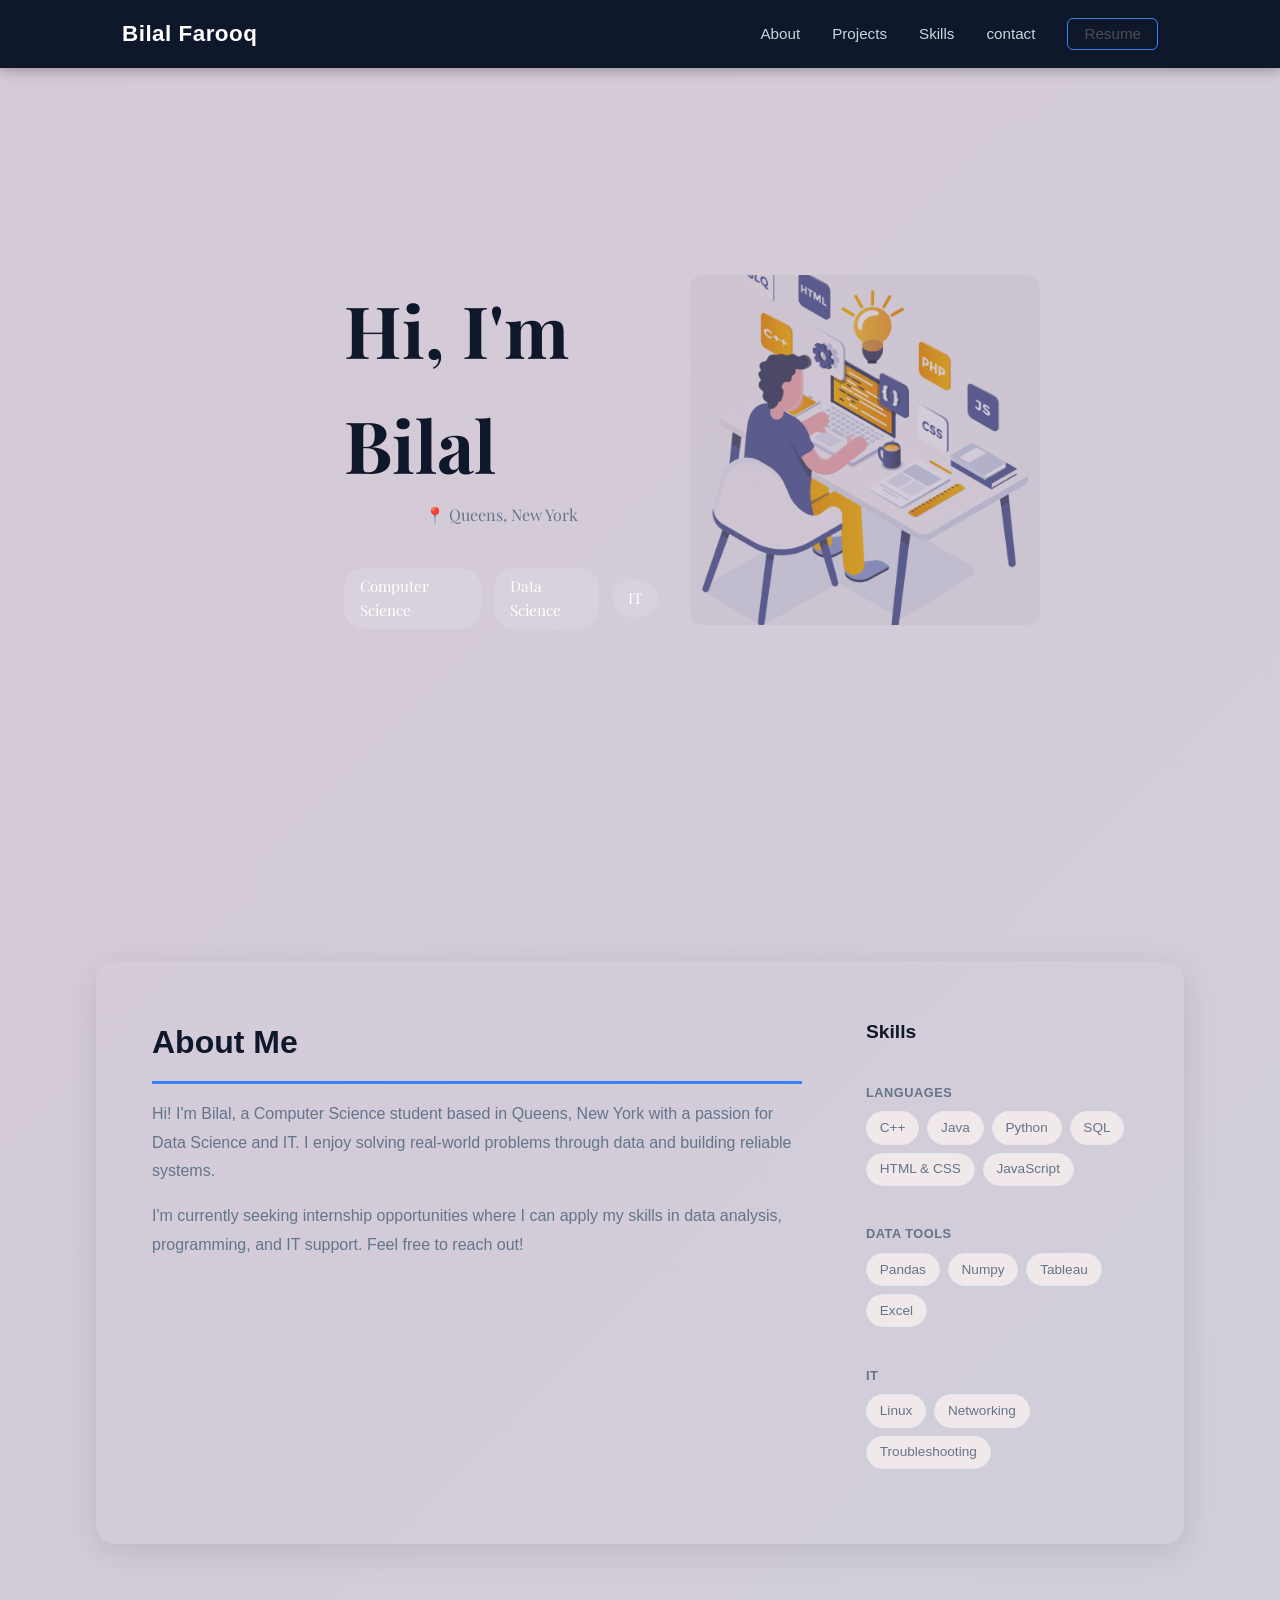
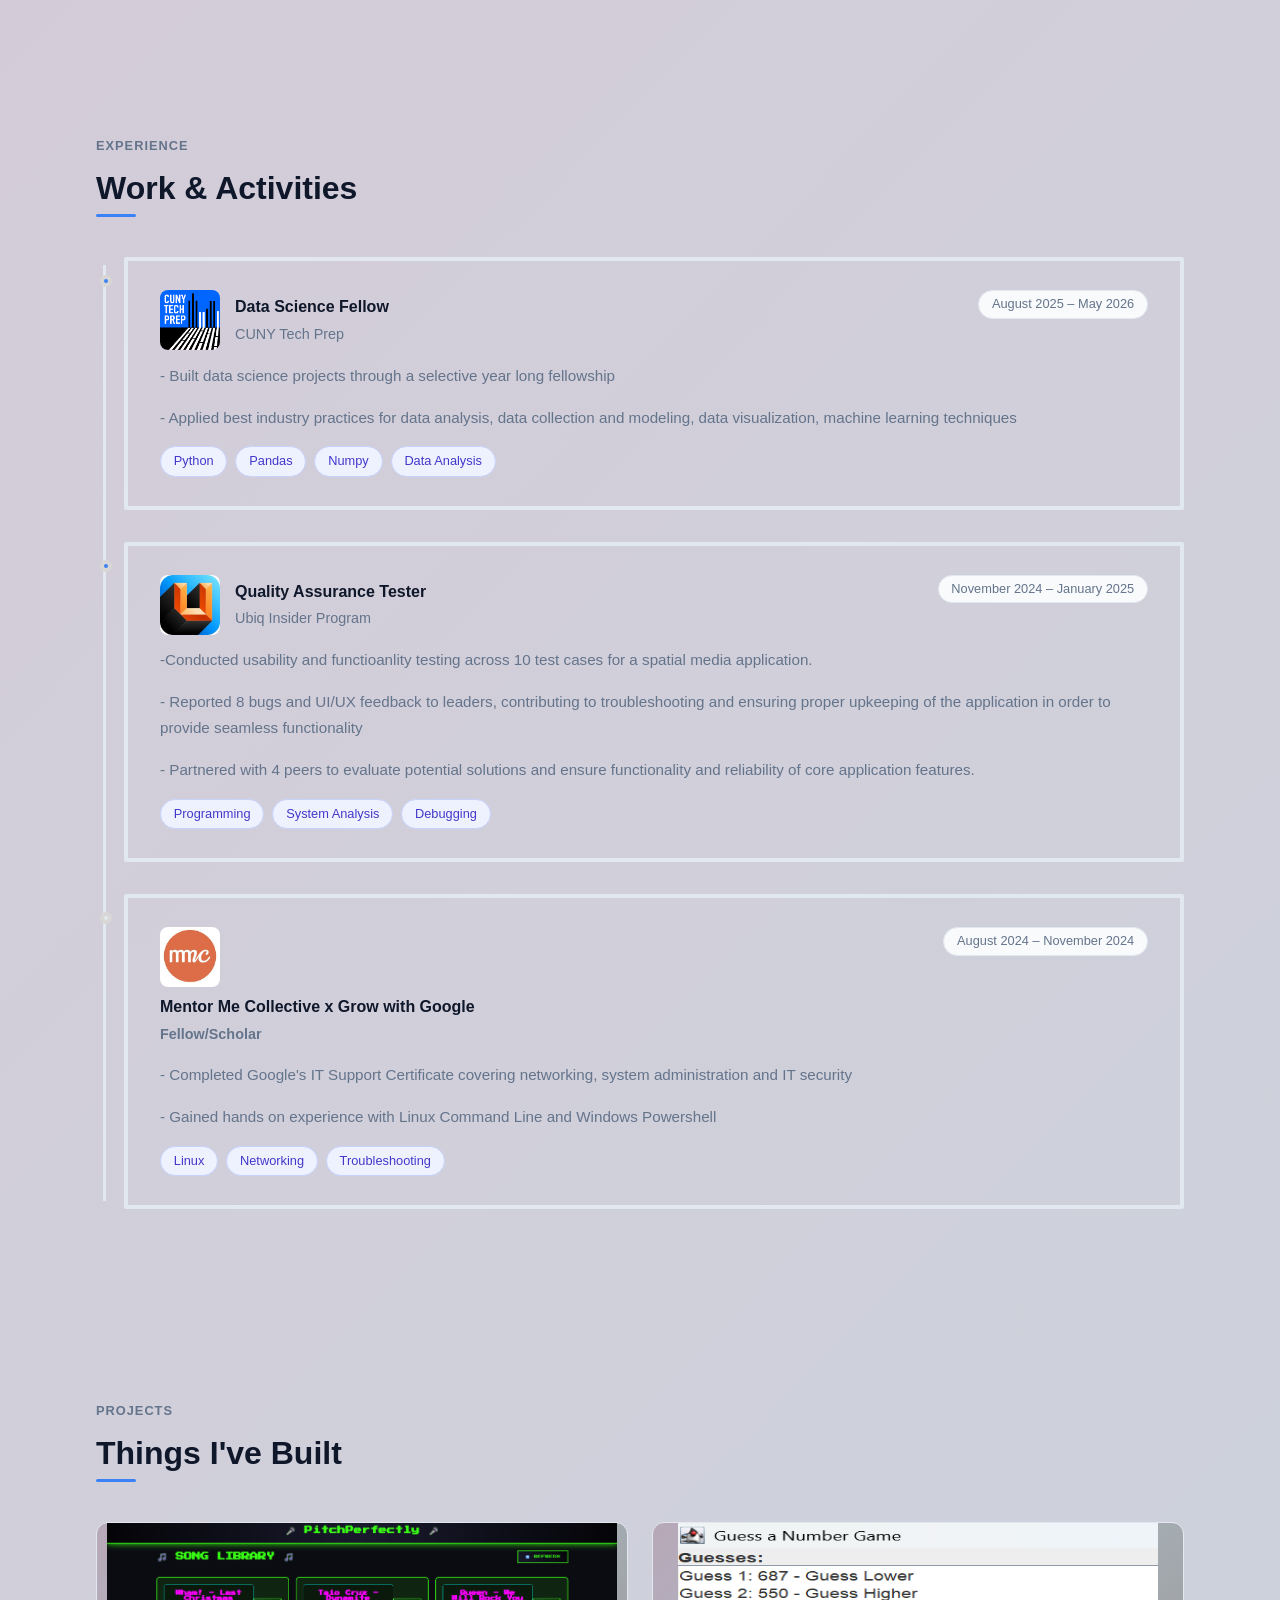
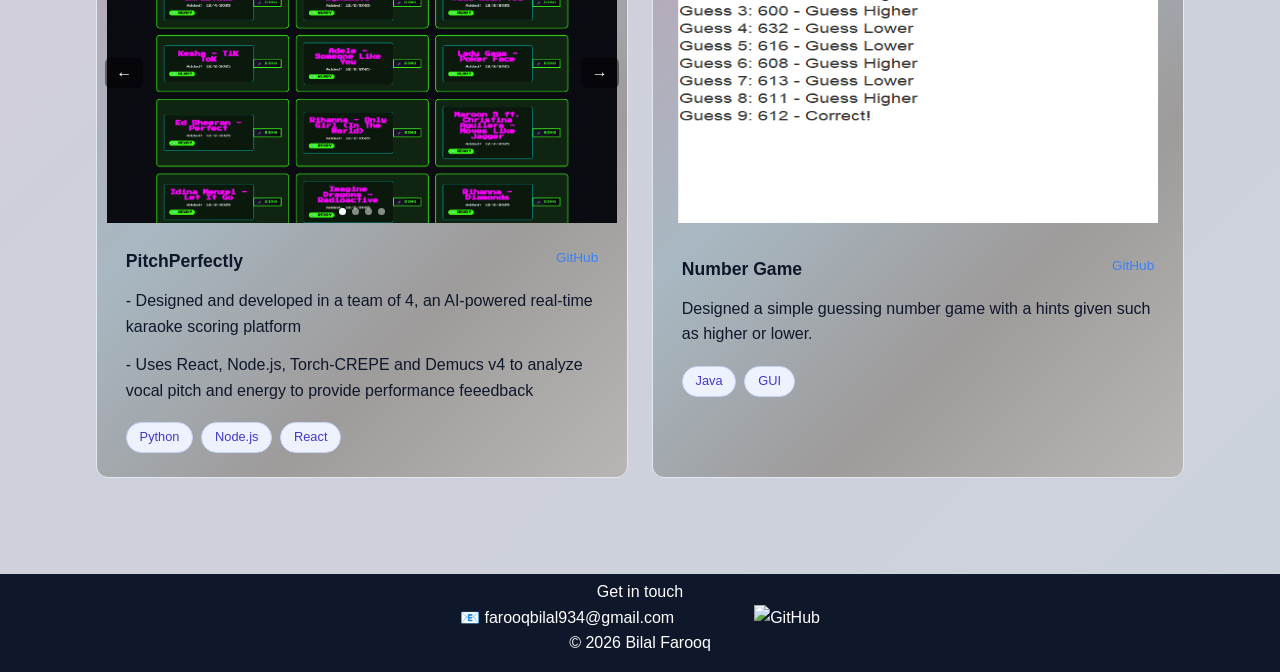
==== Portfolio/index.html @ 9215fb9f "Initial commit" ====
<!DOCTYPE html>
<html lang="en">

<head>
  <meta charset="UTF-8" />
  <meta name="viewport" content="width=device-width, initial-scale=1.0" />
  <title>Bilal Farooq | Portfolio</title>

  <!-- Link to your stylesheet (we will build this later) -->
  <link rel="stylesheet" href="style.css" />
</head>

<body>

  <!-- =====================
       HEADER / NAVIGATION
       ===================== -->
  <header id="header">
    <nav class="navbar">

      <!-- Your logo / name on the left -->
      <a href="#hero" class="nav-logo">Bilal Farooq</a>

      <!-- Navigation links on the right -->
      <ul class="nav-links">
        <li><a href="#about">About</a></li>
        <li><a href="#projects">Projects</a></li>
        <li><a href="#about">Skills</a></li>
        <li><a href="#contact">contact</a></li>
        <!-- Resume button (links to your PDF file) -->
        <li><a href="resume.pdf" class="nav-resume-btn" target="_blank">Resume</a></li>
      </ul>

    </nav>
  </header>
  <!-- END HEADER -->
   <main>
    
    
  
  <section id="hero">
  <div class = "hero-left">
  <link href="https://fonts.googleapis.com/css2?family=Playfair+Display:wght@700&family=Segoe+UI&display=swap" rel="stylesheet">
  <h1>   Hi, I'm Bilal</h1>
  <p class="hero-location">📍 Queens, New York</p>
  <ul class="interests">
    <li>Computer Science</li>
    <li>Data Science</li>
    <li>IT</li>
  </ul>
  </div>

   <div class="hero-right">
    <div class="hero-image">
      <img src="dev.png" alt="Photo of Bilal" />
    </div>
  </div>
</section>


    <!-- =====================
     ABOUT SECTION
     ===================== -->
<section id="about">
  <div class="about-card">

    <!-- Left side: bio text -->
    <div class="about-left">
      <h2>About Me</h2>
      <p>
        Hi! I'm Bilal, a Computer Science student based in Queens, New York
        with a passion for Data Science and IT. I enjoy solving real-world
        problems through data and building reliable systems.
      </p>
      <p>
        I'm currently seeking internship opportunities where I can apply my
        skills in data analysis, programming, and IT support. Feel free to
        reach out!
      </p>
    </div>

    <!-- Right side: quick info -->
   <!-- Right side: skills -->
<div class="about-right">

  <!-- Languages -->
   <h3>Skills</h3>
  <div class="skill-group">

    <span class="skill-group-label">Languages</span>
    <ul class="skill-tags">
      <li>C++</li>
      <li>Java</li>
      <li>Python</li>
      <li>SQL</li>
      <li>HTML & CSS</li>
      <li>JavaScript</li>
    </ul>
  </div>

  <!-- Data Tools -->
  <div class="skill-group">
    <span class="skill-group-label">Data Tools</span>
    <ul class="skill-tags">
      <li>Pandas</li>
      <li>Numpy</li>
      <li>Tableau</li>
      <li>Excel</li>
    </ul>
  </div>

  <!-- IT -->
  <div class="skill-group">
    <span class="skill-group-label">IT</span>
    <ul class="skill-tags">
      <li>Linux</li>
      <li>Networking</li>
      <li>Troubleshooting</li>
    </ul>
  </div>

</div>

  </div>
</section>

<!-- =====================
     EXPERIENCE SECTION
     ===================== -->
<section id="experience">

  <!-- Section heading -->
  <div class="experience-header">
    <p class="section-label">Experience</p>
    <h2>Work & Activities</h2>
    <div class="section-underline"></div>
  </div>

  <!-- Timeline container -->
  <div class="timeline">

    <!-- Entry 1 : Job / Internship -->
    <div class="timeline-entry">
      <div class="timeline-dot"></div>
      <div class="timeline-card">

        <div class="timeline-card-top">
          <div class="timeline-card-title">
          <img src = "ctp.png"/>
            <div class = "entry-info">
            <p class="entry-role">Data Science Fellow</p>
            <p class="entry-company">CUNY Tech Prep</p>
          </div>
          </div>
          <span class="entry-date">August 2025 – May 2026</span>
        </div>

        <p class="entry-description">
          - Built data science projects through a selective year long fellowship</p>
          <p class = "entry-description">- Applied best industry practices for data analysis, data collection and modeling, data visualization, machine learning techniques</p>
        </p>

        <ul class="entry-tags">
          <li>Python</li>
          <li>Pandas</li>
          <li>Numpy</li>
          <li>Data Analysis</li>
        </ul>

      </div>
    </div>
    <!-- End Entry 1 -->

    <!-- Entry 2 : Job / Internship -->
    <div class="timeline-entry">
      <div class="timeline-dot"></div>
      <div class="timeline-card">

        <div class="timeline-card-top">
          <div class="timeline-card-title">
            <img src = "ubiq.jpg"/>
            <div class = "entry-info">
            <p class="entry-role">Quality Assurance Tester</p>
            <p class="entry-company">Ubiq Insider Program</p>
          </div>
          </div>
          <span class="entry-date">November 2024 – January 2025</span>
        </div>

        <p class="entry-description">
          -Conducted usability and functioanlity testing across 10 test cases for a spatial media application.
        </p>
        <p class = "entry-description">- Reported 8 bugs and UI/UX feedback to leaders, contributing to troubleshooting and ensuring proper upkeeping of the application in order to provide seamless functionality</p>
        <p class ="entry-description">- Partnered with 4 peers to evaluate potential solutions and ensure functionality and reliability of core application features.</p>
          <ul class = "entry-tags">
            <li>Programming</li>
            <li>System Analysis</li>
            <li>Debugging</li>
          </ul>

      </div>
    </div>
    <!-- End Entry 2 -->

    <!-- Entry 3 : Club / Hackathon / Volunteer (gray dot) -->
    <div class="timeline-entry">
      <div class="timeline-dot timeline-dot--gray"></div>
      <div class="timeline-card">

        <div class="timeline-card-top">
          <div class="timeline-card-title">
            <div class = "entry-role">
          <img src = "mmc.jpg"/>
            <p class="entry-role">Mentor Me Collective x Grow with Google</p>
            <p class="entry-company">Fellow/Scholar</p>
          </div>
          </div>
          <span class="entry-date">August 2024 – November 2024</span>
        </div>

        <p class="entry-description">
          - Completed Google's IT Support Certificate covering networking, system administration and IT security
        </p>
        <p class="entry-description">- Gained hands on experience with Linux Command Line and Windows Powershell</p>
          <ul class="entry-tags">
          <li>Linux</li>
          <li>Networking</li>
          <li>Troubleshooting</li>
        </ul>

      </div>
    </div>
    <!-- End Entry 3 -->

  </div>
  <!-- End Timeline -->

</section>
<!-- END EXPERIENCE -->

<!-- =====================
     PROJECTS SECTION
     ===================== -->
<section id="projects">

  <!-- Section heading -->
  <div class="projects-header">
    <p class="section-label">Projects</p>
    <h2>Things I've Built</h2>
    <div class="section-underline"></div>
  </div>

  <!-- Projects grid -->
  <div class="projects-grid">

    <!-- Project Card 1 -->
    <div class="project-card">

      <!-- Project image -->
      <div class="project-image carousel">
        <div class = "carousel-track">
        <img class ="carousel-slide" src="project_songslib.png" alt="Screenshot of project one" />
        <img class ="carousel-slide" src="project_song.png" alt="2nd Screenshot of project one" />
        <img class ="carousel-slide" src="project_result.png" alt="3rd Screenshot of project one" />
        <img class ="carousel-slide" src="project_leaderboard.png" alt="4th Screenshot of project one" />
        </div>

        <button class="carousel-btn carousel-btn--prev">&#8592;</button>
        <button class="carousel-btn carousel-btn--next">&#8594;</button>
        
        <div class = "carousel-dots">
          <span class = "carousel-dot active"></span>
          <span class = "carousel-dot"></span>             
          <span class = "carousel-dot"></span>
         <span class = "carousel-dot"></span>

        

        </div>
      </div>

      <!-- Card body -->
      <div class="project-body">

        <!-- Title and links -->
        <div class="project-top">
          <p class="project-title">PitchPerfectly</p>
          <div class="project-links">
            <a href="https://github.com/BStas876/karaoke-arcade-skeleton" target="_blank">GitHub</a>
            
          </div>
        </div>

        <!-- Description -->
        <p class="project-description">
          -  Designed and developed in a team of 4, an AI-powered real-time karaoke scoring platform
        </p>
        <p class = "project-description"> - Uses React, Node.js, Torch-CREPE and Demucs v4 to analyze vocal pitch and energy to provide performance feeedback</p>

        <!-- Tech tags -->
        <ul class="project-tags">
          <li>Python</li>
          <li>Node.js</li>
          <li>React</li>
        </ul>

      </div>
    </div>
    <!-- End Card 1 -->

    <!-- Project Card 2 -->
    <div class="project-card">

      <!-- Project image -->
      <div class="project-image">
        <img src="numbers_game.png" alt="Screenshot of project two" id = "project2-img"/>
      </div>

      <!-- Car d body -->
      <div class="project-body">

        <!-- Title and links -->
        <div class="project-top">
          <p class="project-title">Number Game</p>
          <div class="project-links">
            <a href="https://github.com/BStas876/Number-Game" target="_blank">GitHub</a>
          
          </div>
        </div>

        <!-- Description -->
        <p class="project-description">
          Designed a simple guessing number game with a hints given such as higher or lower.
        </p>

        <!-- Tech tags -->
        <ul class="project-tags">
          <li>Java</li>
          <li>GUI</li>
        </ul>

      </div>
    </div>
    <!-- End Card 2 -->

  </div>
  <!-- End Projects grid -->

</section>
<!-- END PROJECTS -->
</main>

  <!-- All other sections (Hero, About, Projects, etc.) will go here -->


  <!-- Link to your JavaScript file (we will build this later) -->
  <script src="script.js"></script>
<footer id="contact">
  <div class="footer-content">
    <p>Get in touch</p>
    <div class="footer-links">
  <a href="farooqbilal934@gmial.com">📧 farooqbilal934@gmail.com</a>

  <a href="https://github.com/BStas876" target="_blank" class="footer-github">
    <img src="GitHub_Invertocat_White.png" alt="GitHub" />
    <span></span>
  </a>
</div>
    <p class="footer-copy">© 2026 Bilal Farooq</p>
  </div>
</footer>

</body>

</html>
---- Portfolio/style.css ----
/* === VARIABLES === */
:root {
  --primary:      #3B82F6;
  --primary-dark: #1D4ED8;
  --dark:         #0F172A;
  --light:        #F8FAFC;
  --gray:         #64748B;
  --white:        #FFFFFF;
  --border:       #E2E8F0;
}

/* === RESET === */
* { margin: 0; padding: 0; box-sizing: border-box; }

body {
  font-family: 'Segoe UI', Tahoma, Geneva, Verdana, sans-serif;
  color: var(--dark);
  line-height: 1.6;
  background: linear-gradient(-45deg, #d9d6d6, #b8b5b5, #c9d6df, #d6c9d6);
  background-size: 400% 400%;
  animation: gradientShift 8s ease infinite;
}

@keyframes gradientShift {
  0%   { background-position: 0% 50%; }
  50%  { background-position: 100% 50%; }
  100% { background-position: 0% 50%; }
}

a { text-decoration: none; color: inherit; }
ul { list-style: none; }

/* === HEADER === */
#header {
  position: sticky;
  top: 0;
  z-index: 100;
  background-color: var(--dark);
  box-shadow: 0 2px 12px rgba(0, 0, 0, 0.3);
}

.navbar {
  display: flex;
  justify-content: space-between;
  align-items: center;
  max-width: 1100px;
  margin: 0 auto;
  padding: 1rem 2rem;
}

/* === NAV LOGO === */
.nav-logo {
  font-size: 1.4rem;
  font-weight: 700;
  color: var(--white);
  letter-spacing: 0.5px;
  transition: color 0.3s ease;
}
.nav-logo:hover { color: #fefcfce6; }

/* === NAV LINKS === */
.nav-links { display: flex; align-items: center; gap: 2rem; }

.nav-links a {
  color: #CBD5E1;
  font-size: 0.95rem;
  font-weight: 500;
  transition: color 0.3s ease;
}
.nav-links a:hover { color: var(--white); }

/* === RESUME BUTTON === */
.nav-resume-btn {
  border: 1.5px solid var(--primary) !important;
  color: #545353e6 !important;
  padding: 0.4rem 1rem;
  border-radius: 6px;
  transition: background-color 0.3s ease, color 0.3s ease;
}
.nav-resume-btn:hover {
  background-color: #545353e6 !important;
  color: var(--white) !important;
}

/* === HERO === */
/* === HERO === */
#hero {
 background: transparent;
  color: var(--white);
  padding: 6rem 6rem;
  display: flex;
  flex-direction: row;          /* puts left and right side by side */
  justify-content: space-between; /* pushes them to opposite ends */
  align-items: center;
  margin-top: 0;
  min-height: 60vh;
}



#hero {
  background: transparent;
  color: var(--white);
  padding: 6rem 15rem;
  display: flex;
  flex-direction: row;
  justify-content: space-between;
  align-items: center;    /* vertically centers both sides */
  min-height: 60vh;
  margin-top: 0;
  height:85vh;
}

.hero-location {
  color: var(--gray);
  font-size: 1rem;
  margin-bottom: 1.5rem;
}

.hero-left{
  display:flex;
  flex-direction: column;
  justify-content: space-between;
  align-items: center;
  padding-left: 6.5rem;
  gap: 1.2m;
  font-family: 'Playfair Display', serif;
}

#hero h1 {
  font-size: 4.5rem;    /* increase this to make it bigger */
  font-weight: 700;
  color: var(--dark);
}

.hero-right {
  display: flex;
  align-items: center;      /* centers image vertically */
  justify-content: flex-end;
  padding-left: 2rem;       /* breathing room between text and image */
  flex-shrink: 0;           /* stops the image from shrinking */
}

.hero-image {
  width: 350px;
  height: 350px;
  border-radius: 12px;
  overflow: hidden;
  border: none;                /* remove the blue border */
  background: transparent;
  mix-blend-mode: multiply;
}

.interests {
  display: flex;
  align-items: center;      /* centers image vertically */
  justify-content: flex-end;
  gap: 0.8rem;
  margin-top: 1rem;
}

.interests li {
  background-color: rgba(255, 255, 255, 0.12);
  color: var(--white);
  padding: 0.4rem 1rem;
  border-radius: 20px;
  font-size: 0.95rem;
}

.hero-image img {
  width: 100%;
  height: 100%;
  object-fit: cover;
  border-radius: 12px;
  mix-blend-mode: luminosity;  /* blends the image into the background */
  opacity: 0.9;                /* slight transparency helps it blend */
}




/* === ABOUT === */
/* === ABOUT === */
#about {
  padding: 6rem 6rem;
  background-color: transparent;   /* blends with page background */
  display: flex;
  justify-content: center;
  margin-top: 2rem;                 /* reduce the huge gap */
  margin-bottom: 2rem;
}

.about-card {
  display: flex;
  justify-content: space-between;
  align-items: flex-start;
  gap: 4rem;
  background-color: transparent;
  border: none;                     /* remove border */
  border-radius: 20px;
  padding: 3.5rem;
  max-width: 1200px;
  width: 100%;
  margin: 0 auto;
  box-shadow: 0 8px 32px rgba(0, 0, 0, 0.10);  /* soft shadow to lift card */
}

/* === ABOUT LEFT === */
.about-left {
  display: flex;
  flex-direction: column;
  gap: 1rem;
  max-width: 650px;
}

.about-left h2 {
  font-size: 2rem;
  font-weight: 700;
  color: var(--dark);
  padding-bottom: 0.8rem;
  border-bottom: 3px solid var(--primary);  /* blue underline accent */
  display: inline-block;                     /* underline only as wide as text */
}

.about-left p {
  color: var(--gray);
  line-height: 1.8;
  font-size: 1rem;        /* remove font-family: monospace */
  font-family: 'Segoe UI', Tahoma, Geneva, Verdana, sans-serif;
}

/* === ABOUT RIGHT === */
.about-right {
  display: flex;
  flex-direction: column;
  justify-content: space-between;
  align-items: flex-start;
  gap: 1.2rem;
  min-width: 60px;
}

.about-right h3 {
  font-size: 1.2rem;
  font-weight: 700;
  color: var(--dark);
  margin-bottom: 1rem;
}

.skill-group {
  display: flex;
  flex-direction: column;   /* stacks label on top, tags below */
  gap: 0.5rem;
  margin-bottom: 1.2rem;
}

.skill-group-label {
  display: block;
  font-size: 0.8rem;
  font-weight: 600;
  color: var(--gray);        /* changed from --primary to gray */
  text-transform: uppercase;
  letter-spacing: 0.5px;
}

.skill-tags {
  display: flex;
  flex-wrap: wrap;    /* wraps to next line if tags don't fit */
  gap: 0.5rem;
}

.skill-tags li {
  background-color: rgb(241, 233, 233);
  color: var(--gray);
  border: 1px solid var(--border);
  padding: 0.3rem 0.8rem;
  border-radius: 20px;
  font-size: 0.85rem;
}

#experience{
  padding: 4rem 6rem;
  background-color: transparent;
  margin-bottom: 2rem;
}

.experience-header{
  margin-bottom: 2.5rem;
}

.section-label{
  font-size: 0.8rem;
  font-weight: 600;
  color: var(--gray);
  text-transform: uppercase;
  letter-spacing: 1px;
  margin-bottom: 0.4rem;
}

.experience-header h2{
  font-size: 2rem;
  font-weight: 700;
  color: var(--dark);
  margin-bottom: 0.4 rem;
}

.section-underline{
  width: 40px;
  height: 3px;
  background-color: var(--primary);
  border-radius: 2px;
}

.timeline{
  position: relative;
  padding-left: 28px;
}

.timeline::before{
  content:'';
  position: absolute;
  left: 7px;
  top: 8px;
  bottom: 8px;
  width: 2.75px;
  background-color: var(--border);
}

.timeline-entry{
  position: relative;
  margin-bottom: 2rem;
}

.timeline-dot {
  position: absolute;
  left: -24px;
  top: 18px;
  width: 12px;
  height: 12px;
  border-radius: 50%;
  background-color: var(--primary);
  border: 4px solid #d9d6d6;   /* matches your page background */
  z-index: 1;
}

.timeline-dot--gray{
  background-color: var(--border);
}

.timeline-card{
  background-color: transparent;
  border: 4px solid var(--border);
  border-radius: 2px;
  padding: 1.8rem 2rem;
  transition: box-shadow 0.3s ease;
}

.timeline-card-title{
  display: flex;
  flex-direction: row;
  align-items: center;
  gap: 15px;
}

.timeline-card-title img {
  width: 60px;
  height: 60px;
  border-radius: 8px;
  object-fit: cover;
}

.timeline-card:hover {
  box-shadow: 0 4px 20px rgba(0, 0, 0, 0.08);
}

.timeline-card-top{
  display: flex;
  justify-content: space-between;
  align-items: flex-start;
  margin-bottom: 0.8rem;
  gap: 1rem;
}

.entry-role{
  font-size: 1rem;
  font-weight: 600;
  color: var(--dark);
  margin-bottom: 0.2rem;
}

.entry-company{
font-size: 0.9rem;
color: var(--gray);
}

.entry-date{
  font-size: 0.8rem;
  color:var(--gray);
  background-color: var(--light);
  border: 1px solid var(--border);
  padding: 0.2rem 0.8rem;
  border-radius: 20px;
  white-space: nowrap;
}

.entry-description {
  font-size: 0.95rem;
  color: var(--gray);
  line-height: 1.7;
  margin-bottom: 1rem;
}

.entry-tags {
  display: flex;
  flex-wrap: wrap;
  gap: 0.5rem;
}

.entry-tags li {
  font-size: 0.8rem;
  padding: 0.25rem 0.8rem;
  border-radius: 20px;
  background-color: #EEF2FF;
  color: #4338CA;
  border: 1px solid #C7D2FE;
}

#projects{
  padding: 4rem 6rem;
  background-color: transparent;
  margin-bottom: 2rem;
}

.projects-header{
  margin-bottom:2.5rem;
}

.projects-header h2{
  font-size: 2rem;
  font-weight: 675;
  color: var(--dark);
  margin-bottom: 0.4 rem;
}

.projects-grid{
  display: grid;
  grid-template-columns: 1fr 1fr;
  gap: 1.5rem;
}

.project-card{
  background: linear-gradient(-45deg, #b8b5b5, #9e9b9b, #a8b8c2, #b8a8b8);
  border: 1px solid var(--border);
  border-radius: 12px;
  overflow: hidden;
  transition: box-shadow 0.3s ease;
}

.project-card:hover {
  box-shadow: 0 4px 20px rgba(0, 0, 0, 0.08);
}

.product-image{
   width: 100%;
   height:200px;
   overflow: hidden;
   background-color: var(--light);
}

.product-image img{
  width: 100%;
  height: 100%;
  object-fit: cover;
  transition: transform 0.4s ease;
}
 #project2-img {
  padding-left: 25px;
  padding-right: 25px;
  width: 100%;
  height: 300px;
}

.project-card:hover .project-image img {
  transform: scale(1.04);
}

.project-body{
  padding: 1.5rem 1.8rem;
  display:flex;
  flex-direction: column;
  gap: 0.8rem;
}

.project-top{
  display: flex;
  justify-content: space-between;
  align-items: flex-start;
  gap: 1rem;
}

.project-title{
  font-size: 1.1rem;
  font-weight: 600;
  color:var(--dark);
  margin:0;
}

.project-links{
  font-size:0.85rem;
  color: var(--primary);
  font-weight: 500;
  transition: color 0.3s ease;
}

.project-links a:hover {
  color: var(--primary-dark);
}

.project-tags{
  display: flex;
  flex-wrap:wrap;
  gap:0.5rem;
  margin-top: 0.4rem;
}
.project-tags li {
  font-size: 0.8rem;
  padding: 0.25rem 0.8rem;
  border-radius: 20px;
  background-color: #EEF2FF;
  color: #4338CA;
  border: 1px solid #C7D2FE;
}

/* === CAROUSEL === */
.carousel {
  position: relative;
  overflow: hidden;
}

.carousel-track {
  display: flex;
  transition: transform 0.4s ease;  /* smooth sliding animation */
}

.carousel-slide {
  min-width: 100%;               /* each image takes full width of the box */
  height: 300px;
  width: 400px;
  object-fit: contain;
}

/* prev / next buttons */
.carousel-btn {
  position: absolute;
  top: 50%;
  transform: translateY(-50%);
  background-color: rgba(0, 0, 0, 0.45);
  color: #fff;
  border: none;
  padding: 0.4rem 0.7rem;
  cursor: pointer;
  border-radius: 6px;
  font-size: 1rem;
  transition: background-color 0.3s ease;
  z-index: 2;
}

.carousel-btn:hover {
  background-color: rgba(0, 0, 0, 0.7);
}

.carousel-btn--prev { left: 8px; }
.carousel-btn--next { right: 8px; }

/* dot indicators at the bottom */
.carousel-dots {
  position: absolute;
  bottom: 8px;
  left: 50%;
  transform: translateX(-50%);
  display: flex;
  gap: 6px;
}

.carousel-dot {
  width: 7px;
  height: 7px;
  border-radius: 50%;
  background-color: rgba(255, 255, 255, 0.5);
  cursor: pointer;
  transition: background-color 0.3s ease;
}

.carousel-dot.active {
  background-color: #ffffff;     /* active dot is solid white */
}

footer {
  background-color: var(--dark);
  color: var(--white);
  text-align: center;
  padding: 1rem 2rem;
  padding-top: 5px;
}

.footer-github img {
  width: 30px;
  height: 30px;
}
.footer-github span {
  font-size: 0.85rem;
  color: #CBD5E1;
}
.footer-links{
  display: flex;
  justify-content: center;
  gap: 5rem;
}
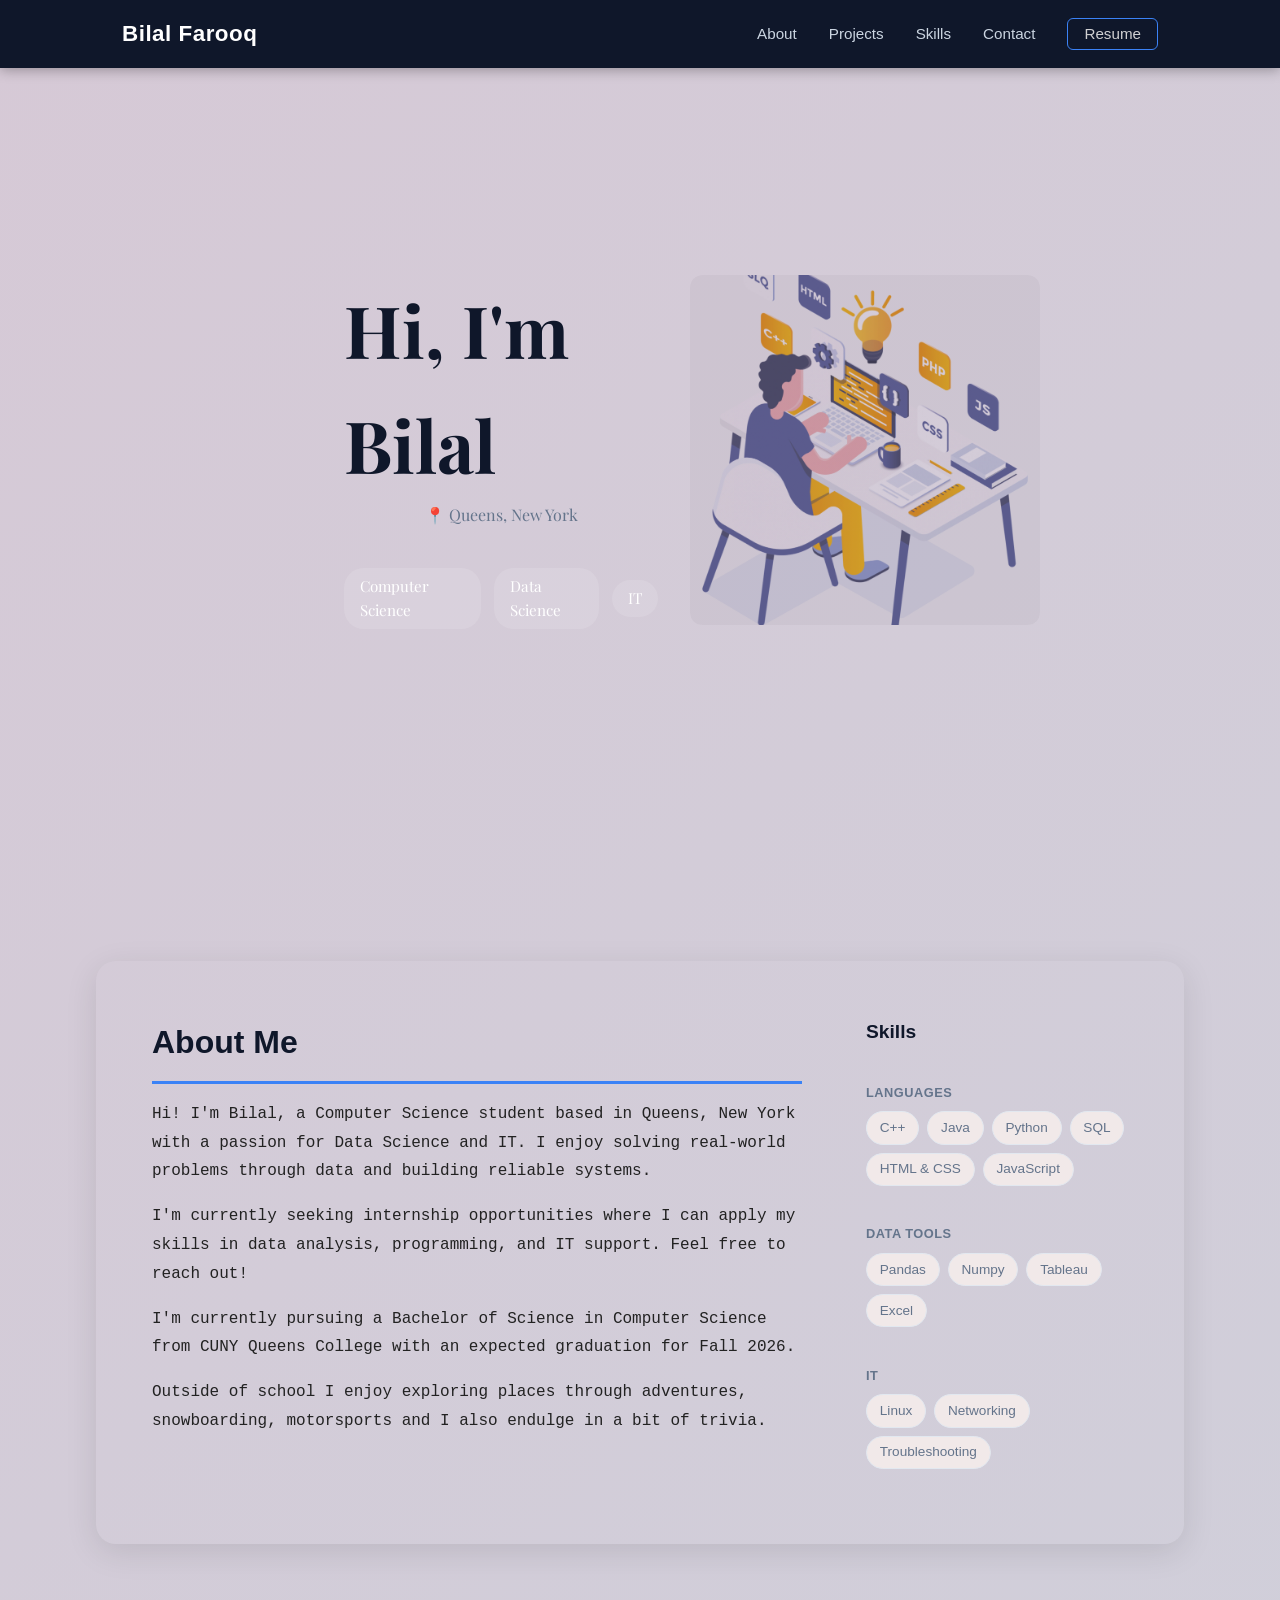
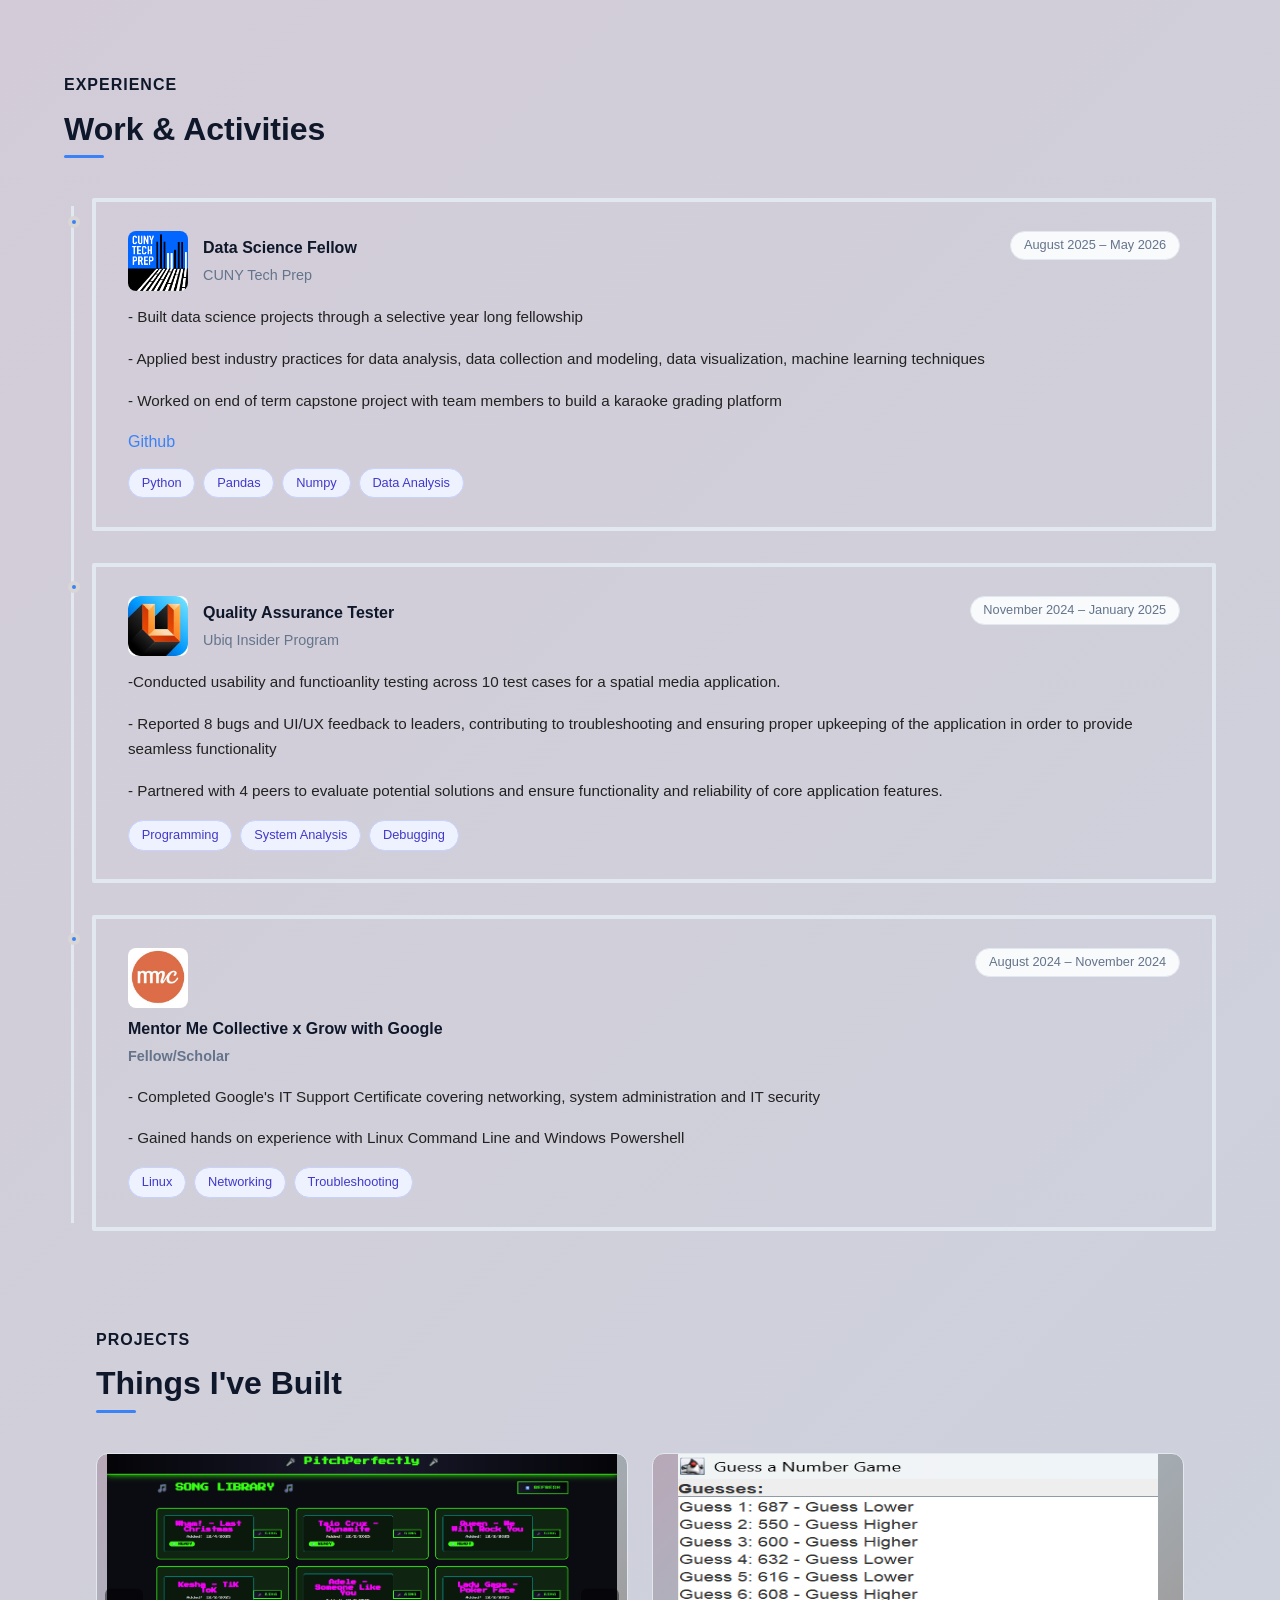
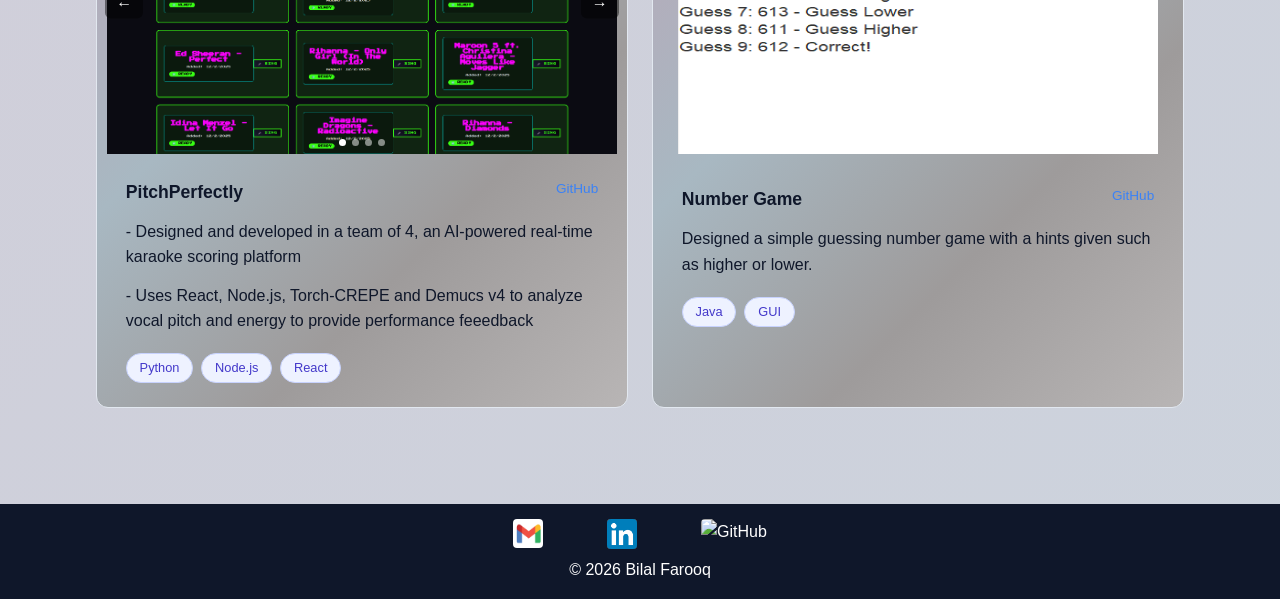
==== commit 024f5708: "images in place, links working, structures aligned, will do final touches" ====
--- a/Portfolio/index.html
+++ b/Portfolio/index.html
@@ -26,9 +26,9 @@
         <li><a href="#about">About</a></li>
         <li><a href="#projects">Projects</a></li>
         <li><a href="#about">Skills</a></li>
-        <li><a href="#contact">contact</a></li>
+        <li><a href="#contact">Contact</a></li>
         <!-- Resume button (links to your PDF file) -->
-        <li><a href="resume.pdf" class="nav-resume-btn" target="_blank">Resume</a></li>
+        <li><a href="Bilal  Farooq  - Resume .pdf" class="nav-resume-btn" target="_blank">Resume</a></li>
       </ul>
 
     </nav>
@@ -77,6 +77,11 @@
         skills in data analysis, programming, and IT support. Feel free to
         reach out!
       </p>
+      <p>I'm currently pursuing a Bachelor of Science in Computer Science from
+        CUNY Queens College with an expected graduation for Fall 2026.
+      </p>
+      <p>Outside of school I enjoy exploring places through adventures, snowboarding, 
+        motorsports and I also endulge in a bit of trivia.</p>
     </div>
 
     <!-- Right side: quick info -->
@@ -159,6 +164,9 @@
           - Built data science projects through a selective year long fellowship</p>
           <p class = "entry-description">- Applied best industry practices for data analysis, data collection and modeling, data visualization, machine learning techniques</p>
         </p>
+        <p class = "entry-description">- Worked on end of term capstone project with team members to build a karaoke grading platform</p>
+          <a href = "https://github.com/BStas876/karaoke-arcade-skeleton" target = "blank" id = github-link>Github</a>
+        
 
         <ul class="entry-tags">
           <li>Python</li>
@@ -204,7 +212,7 @@
 
     <!-- Entry 3 : Club / Hackathon / Volunteer (gray dot) -->
     <div class="timeline-entry">
-      <div class="timeline-dot timeline-dot--gray"></div>
+      <div class="timeline-dot"></div>
       <div class="timeline-card">
 
         <div class="timeline-card-top">
@@ -354,22 +362,28 @@
 
 
   <!-- Link to your JavaScript file (we will build this later) -->
-  <script src="script.js"></script>
 <footer id="contact">
   <div class="footer-content">
-    <p>Get in touch</p>
     <div class="footer-links">
-  <a href="farooqbilal934@gmial.com">📧 farooqbilal934@gmail.com</a>
-
-  <a href="https://github.com/BStas876" target="_blank" class="footer-github">
-    <img src="GitHub_Invertocat_White.png" alt="GitHub" />
-    <span></span>
-  </a>
-</div>
+
+      <a href="mailto:farooqbilal934@gmail.com">
+      <img src="gmail.png" alt="Gmail">
+      </a>
+
+      <a href="https://www.linkedin.com/in/bilal-farooq-bf023/" target="_blank">
+        <img src="linkedIn.png" alt="LinkedIn" />
+      </a>
+
+      <a href="https://github.com/BStas876" target="_blank">
+        <img src="GitHub_Invertocat_White.png" alt="GitHub" />
+      </a>
+
+    </div>
     <p class="footer-copy">© 2026 Bilal Farooq</p>
   </div>
 </footer>
 
+  <script src="script.js"></script>
 </body>
 
 </html>
--- a/Portfolio/style.css
+++ b/Portfolio/style.css
@@ -72,7 +72,7 @@
 /* === RESUME BUTTON === */
 .nav-resume-btn {
   border: 1.5px solid var(--primary) !important;
-  color: #545353e6 !important;
+  color: #e6e4e4e6 !important;
   padding: 0.4rem 1rem;
   border-radius: 6px;
   transition: background-color 0.3s ease, color 0.3s ease;
@@ -223,10 +223,10 @@
 }
 
 .about-left p {
-  color: var(--gray);
+  color: #222222;
   line-height: 1.8;
   font-size: 1rem;        /* remove font-family: monospace */
-  font-family: 'Segoe UI', Tahoma, Geneva, Verdana, sans-serif;
+  font-family: Monaco, monospace;
 }
 
 /* === ABOUT RIGHT === */
@@ -278,9 +278,14 @@
 }
 
 #experience{
-  padding: 4rem 6rem;
+  padding: 0rem 6rem;
+  padding-left: 4rem;
+  padding-right: 4rem;
   background-color: transparent;
   margin-bottom: 2rem;
+  max-width: 1332px;        /* match .about-card max-width */
+  margin-left: auto;
+  margin-right: auto;
 }
 
 .experience-header{
@@ -288,9 +293,9 @@
 }
 
 .section-label{
-  font-size: 0.8rem;
+  font-size: 1rem;
   font-weight: 600;
-  color: var(--gray);
+  color: #0F172A;
   text-transform: uppercase;
   letter-spacing: 1px;
   margin-bottom: 0.4rem;
@@ -342,10 +347,6 @@
   z-index: 1;
 }
 
-.timeline-dot--gray{
-  background-color: var(--border);
-}
-
 .timeline-card{
   background-color: transparent;
   border: 4px solid var(--border);
@@ -404,15 +405,19 @@
 
 .entry-description {
   font-size: 0.95rem;
-  color: var(--gray);
+  color: #222222;
   line-height: 1.7;
   margin-bottom: 1rem;
 }
+#github-link{
+  color: var(--primary);
+}
 
 .entry-tags {
   display: flex;
   flex-wrap: wrap;
   gap: 0.5rem;
+  margin-top: 0.8rem;
 }
 
 .entry-tags li {
@@ -599,19 +604,17 @@
   color: var(--white);
   text-align: center;
   padding: 1rem 2rem;
-  padding-top: 5px;
-}
-
-.footer-github img {
+  padding-top: 15px;
+}
+
+.footer-links img {
   width: 30px;
-  height: 30px;
-}
-.footer-github span {
-  font-size: 0.85rem;
-  color: #CBD5E1;
-}
+  height: auto;
+  border-radius: 4px;
+}
+
 .footer-links{
   display: flex;
   justify-content: center;
-  gap: 5rem;
-}
+  gap: 4rem;
+}
